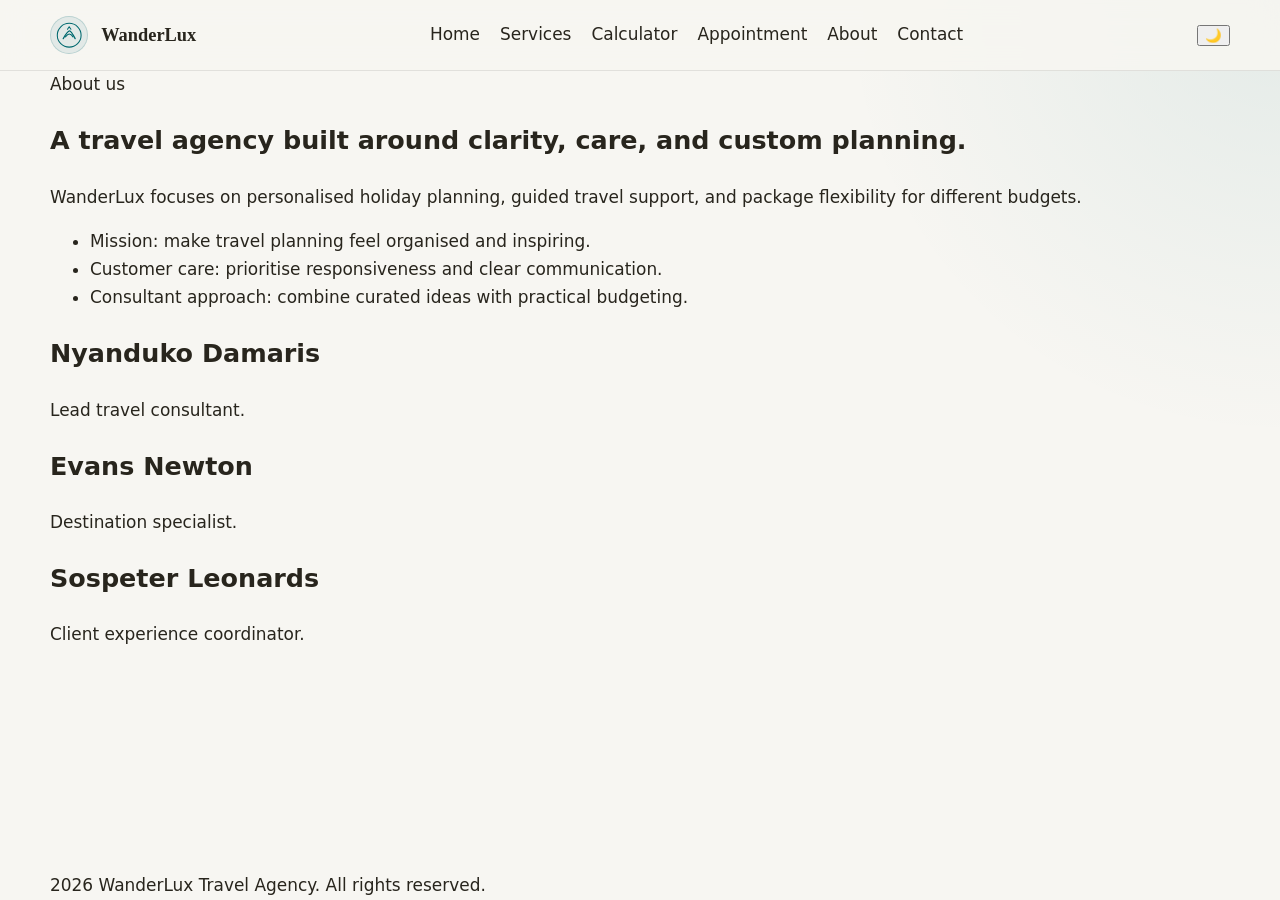
==== about.html @ 7364c584 "Update about.html" ====
<!DOCTYPE html>
<html lang="en">

<head>
    <meta charset="UTF-8">
    <meta name="viewport" content="width=device-width, initial-scale=1.0">

    <title>WanderLux Travel Agency | About</title>

    <meta name="description"
          content="WanderLux Travel Agency offers personalised travel planning, guided tours, custom packages, and trip cost estimates.">

    <link rel="stylesheet" href="styles.css">
</head>

<body>

    <!-- Skip Link -->
    <a class="skip-link" href="#main"></a>

    <!-- Header -->
    <header class="site-header">
        <div class="container nav">

            <!-- Brand -->
            <a class="brand" href="index.html">
                <svg class="brand-mark" viewBox="0 0 64 64" fill="none"
                     xmlns="http://www.w3.org/2000/svg" aria-hidden="true">

                    <circle cx="32" cy="32" r="28" stroke="currentColor" stroke-width="2.5" />

                    <path d="M18 40C25 28 30 22 33 22C36 22 39 27 46 40"
                          stroke="currentColor" stroke-width="3" stroke-linecap="round" />

                    <path d="M23 36C27 31 30 29 32 29C34 29 38 31 41 36"
                          stroke="currentColor" stroke-width="2.5" stroke-linecap="round" />

                    <path d="M28 18L32 12L36 18"
                          stroke="currentColor" stroke-width="2.5"
                          stroke-linecap="round" stroke-linejoin="round" />
                </svg>

                <span>WanderLux</span>
            </a>
            <!-- Hamburger Button -->
            <button class="hamburger" id="hamburger">
                ☰
            </button>

            <!-- Navigation -->
            <nav aria-label="Primary navigation">

                <div class="nav-links" id="main-nav" data-menu>
                    <a href="index.html">Home</a>
                    <a href="services.html">Services</a>
                    <a href="calculator.html">Calculator</a>
                    <a href="appointment.html">Appointment</a>
                    <a href="about.html">About</a>
                    <a href="contact.html">Contact</a>
                </div>

            </nav>

            <!-- Theme Toggle -->
            <div class="nav-actions">
                <button class="btn btn-secondary theme-toggle"
                        data-theme-toggle
                        aria-label="Switch to dark mode">
                    🌙
                </button>
            </div>

        </div>
    </header>

    <!-- Main Content -->
    <main id="main">

        <section class="section">
            <div class="container grid split">

                <!-- About Content -->
                <div class="panel fade">
                    <span class="eyebrow">About us</span>

                    <h1>
                        A travel agency built around clarity, care, and custom planning.
                    </h1>

                    <p class="muted">
                        WanderLux focuses on personalised holiday planning, guided travel support,
                        and package flexibility for different budgets.
                    </p>

                    <ul class="feature-list">
                        <li>Mission: make travel planning feel organised and inspiring.</li>
                        <li>Customer care: prioritise responsiveness and clear communication.</li>
                        <li>Consultant approach: combine curated ideas with practical budgeting.</li>
                    </ul>
                </div>

                <!-- Team Section -->
                <div class="grid team">

                    <article class="card fade">
                        <h2>Nyanduko Damaris</h2>
                        <p class="muted">Lead travel consultant.</p>
                    </article>

                    <article class="card fade">
                        <h2>Evans Newton</h2>
                        <p class="muted">Destination specialist.</p>
                    </article>

                    <article class="card fade">
                        <h2>Sospeter Leonards</h2>
                        <p class="muted">Client experience coordinator.</p>
                    </article>

                </div>

            </div>
        </section>

    </main>

    <!-- Footer -->
    <footer class="footer">
        <div class="container">
             2026 WanderLux Travel Agency. All rights reserved.
        </div>
    </footer>

    <script src="script.js"></script>
    <script>
  const hamburger = document.getElementById("hamburger");
  const nav = document.getElementById("nav");

  hamburger.addEventListener("click", () => {
    nav.classList.toggle("active");
  });
</script>

</body>
</html>
---- styles.css ----
:root {
  /* =========================
  Colors
  ========================= */
  --bg: #f7f6f2;
  --surface: #f9f8f5;
  --surface2: #fbfbf9;
  --surface3: #f3f0ec;

  --text: #28251d;
  --muted: #6f6d68;
  --faint: #9a9893;

  --primary: #01696f;
  --primary2: #0c4e54;
  --primary3: #0f3638;
  --primarySoft: #cedcd8;

  --success: #437a22;
  --error: #a12c7b;

  --border: #d4d1ca;

  /* =========================
  Shadows
  ========================= */
  --shadow-sm: 0 1px 2px rgba(0, 0, 0, 0.06);
  --shadow-md: 0 10px 28px rgba(0, 0, 0, 0.09);
  --shadow-lg: 0 20px 48px rgba(0, 0, 0, 0.14);

  /* =========================
  Radius
  ========================= */
  --radius-sm: .375rem;
  --radius-md: .5rem;
  --radius-lg: .75rem;
  --radius-xl: 1rem;
  --radius-2xl: 1.5rem;
  --radius-full: 9999px;

  /* =========================
  Layout
  ========================= */
  --max: 1180px;

  /* =========================
  Fonts
  ========================= */
  --font-display: Georgia, serif;
  --font-body: 'Segoe UI', system-ui, sans-serif;
}

/* =========================
Base Reset
========================= */
* {
  box-sizing: border-box;
}

html {
  scroll-behavior: smooth;
  scroll-padding-top: 5.5rem;
}

/* --- Changed body: flex layout so footer stays at bottom on all screens --- */
body {
  margin: 0;
  min-height: 100dvh;

  display: flex;
  flex-direction: column;

  font-family: var(--font-body);
  font-size: clamp(1rem, .95rem + .25vw, 1.06rem);
  line-height: 1.65;

  color: var(--text);
  background:
    radial-gradient(circle at top right, rgba(1, 105, 111, .08), transparent 28%),
    var(--bg);

  -webkit-font-smoothing: antialiased;
}

/* --- Make main grow so footer is pushed down --- */
main {
  flex: 1;
}

/* =========================
Dark Theme
========================= */
body[data-theme='dark'] {
  --bg: #171614;
  --surface: #1c1b19;
  --surface2: #201f1d;
  --surface3: #22211f;

  --text: #e4e2de;
  --muted: #aba8a1;
  --faint: #7c7973;

  --primary: #4f98a3;
  --primary2: #68b4bf;
  --primary3: #1a626b;
  --primarySoft: #313b3b;

  --border: #393836;

  --shadow-sm: 0 1px 2px rgba(0, 0, 0, 0.2);
  --shadow-md: 0 10px 28px rgba(0, 0, 0, 0.28);
  --shadow-lg: 0 20px 48px rgba(0, 0, 0, 0.35);
}

/* =========================
Global Elements
========================= */
img {
  max-width: 100%;
  display: block;
}

a {
  color: inherit;
  text-decoration: none;
}

a:hover {
  text-decoration: underline;
}

/* =========================
Layout Helpers
========================= */
.container {
  width: min(calc(100% - 2rem), var(--max));
  margin: auto;
}

/* =========================
Accessibility
========================= */
.skip-link {
  position: absolute;
  left: 1rem;
  top: -3rem;

  background: var(--primary);
  color: #fff;

  padding: .75rem 1rem;
  border-radius: var(--radius-md);
  z-index: 999;
}

.skip-link:focus {
  top: 1rem;
}

/* =========================
Header / Navigation
========================= */
.site-header {
  position: sticky;
  top: 0;
  z-index: 20;

  backdrop-filter: blur(14px);
  background: color-mix(in oklab, var(--bg) 86%, transparent);

  border-bottom: 1px solid color-mix(in oklab, var(--text) 10%, transparent);
  overflow:visible;
}

.nav {
  display: flex;
  align-items: center;
  justify-content: space-between;
  gap: 1rem;

  padding: 1rem 0;
  position: relative;
}
.nav-links {
  display: flex;
  gap: 1.25rem;   
  align-items: center;
  justify-content: center;
  flex-wrap: wrap;
}
.brand {
  display: flex;
  align-items: center;
  gap: .8rem;

  font-family: var(--font-display);
  font-size: 1.15rem;
  font-weight: 700;
}

.brand-mark {
  width: 2.4rem;
  height: 2.4rem;

  border-radius: 50%;
  padding: .35rem;

  color: var(--primary);
  background: color-mix(in oklab, var(--primary) 10%, var(--surface));

  box-shadow: inset 0 0 0 1px color-mix(in oklab, var(--primary) 18%, transparent);
}

/* Navigation */
.nav-actions {
  display: flex;
  align-items: center;
  gap: .65rem;
}
/* Hamburger hidden on desktop */
.hamburger {
  display: none;
  font-size: 28px;
  background: none;
  border: none;
  cursor: pointer;
}

/* MOBILE VIEW */
@media (max-width: 768px) {
  .hamburger {
    display: block;
  }

/* =========================
Buttons
========================= */
.btn {
  display: inline-flex;
  align-items: center;
  justify-content: center;

  min-height: 44px;
  padding: .9rem 1.2rem;

  border-radius: 9999px;
  font-weight: 700;

  border: 1px solid transparent;
  transition: transform .18s ease, background .18s ease, box-shadow .18s ease;
}

.btn:hover {
  transform: translateY(-1px);
  text-decoration: none;
}

.btn-primary {
  background: var(--primary);
  color: #fff;
  box-shadow: var(--shadow-sm);
}

.btn-primary:hover {
  background: var(--primary2);
  box-shadow: var(--shadow-md);
}

.btn-secondary {
  background: var(--surface);
  color: var(--text);
  border-color: color-mix(in oklab, var(--text) 10%, transparent);
  box-shadow: var(--shadow-sm);
}

.btn-secondary:hover {
  background: var(--surface3);
}

/* =========================
Typography Components
========================= */
.eyebrow {
  display: inline-flex;
  align-items: center;

  padding: .35rem .75rem;

  border-radius: 9999px;

  background: color-mix(in oklab, var(--primary) 10%, var(--surface));
  color: var(--primary);

  font-size: .78rem;
  font-weight: 800;
  letter-spacing: .11em;
  text-transform: uppercase;
}

.muted {
  color: var(--muted);
}

/* =========================
Sections
========================= */
.hero,
.section {
  padding: clamp(3rem, 6vw, 5rem) 0;
}

/* =========================
Grids
========================= */
.hero-grid,
.split {
  display: grid;
  gap: 1.5rem;
}

.hero-grid {
  grid-template-columns: 1.1fr .9fr;
  align-items: center;
}

.split {
  grid-template-columns: repeat(2, minmax(0, 1fr));
}

/* =========================
Cards / Panels
========================= */
.card,
.panel {
  background: var(--surface);
  border: 1px solid color-mix(in oklab, var(--text) 9%, transparent);

  border-radius: var(--radius-2xl);
  padding: clamp(1.15rem, 2vw, 1.5rem);

  box-shadow: var(--shadow-sm);
}

.card h2,
.panel h1 {
  font-family: var(--font-display);
}

/* =========================
Hero
========================= */
.hero h1 {
  font-size: clamp(3rem, 1rem + 7vw, 5.8rem);
  max-width: 11ch;
  margin: .9rem 0 .75rem;
}

.hero p {
  font-size: clamp(1.05rem, .95rem + .5vw, 1.25rem);
  max-width: 56ch;
}

/* =========================
Metrics
========================= */
.metric {
  min-width: 10.5rem;
  padding: 1rem;

  border-radius: var(--radius-lg);
  background: var(--surface);
  border: 1px solid color-mix(in oklab, var(--text) 9%, transparent);
}

/* =========================
Forms
========================= */
.field {
  display: grid;
  gap: .45rem;
}

.field-grid {
  display: grid;
  grid-template-columns: repeat(2, minmax(0, 1fr));
  gap: 1rem;
}

.field input,
.field select,
.field textarea {
  width: 100%;
  min-height: 48px;

  padding: .85rem 1rem;

  border-radius: 12px;
  border: 1px solid var(--border);

  background: var(--surface2);
  color: inherit;
}

.error-message {
  min-height: 1rem;
  color: var(--error);
  font-size: .85rem;
}

/* =========================
Results
========================= */
.result {
  margin-top: 1rem;
  padding: 1rem;

  border-radius: 14px;

  background: color-mix(in oklab, var(--primary) 9%, var(--surface));
  border: 1px solid color-mix(in oklab, var(--primary) 18%, transparent);
}

/* =========================
Map Placeholder
========================= */
.map-card {
  min-height: 20rem;

  border-radius: var(--radius-2xl);

  background:
    linear-gradient(120deg, color-mix(in oklab, var(--primary) 18%, transparent), transparent),
    repeating-linear-gradient(45deg,
      color-mix(in oklab, var(--text) 5%, transparent),
      color-mix(in oklab, var(--text) 5%, transparent) 1px,
      transparent 1px,
      transparent 20px),
    var(--surface3);
}

/* =========================
Footer
========================= */
/* Footer sticks at bottom on all screens, same style */
.footer {
  padding: 1.5rem 0;
  border-top: 1px solid color-mix(in oklab, var(--text) 8%, transparent);
  color: var(--muted);
  margin-top: auto;
}

/* =========================
Animations
========================= */
.fade {
  opacity: 0;
  transform: translateY(14px);
  transition: opacity .7s ease, transform .7s ease;
}

.fade.in {
  opacity: 1;
  transform: none;
}

/* =========================
Responsive
========================= */
@media (max-width: 960px) {
  .hero-grid,
  .split {
    grid-template-columns: 1fr;
  }

  .field-grid {
    grid-template-columns: 1fr;
  }
}

@media (max-width: 640px) {
  .container {
    width: min(calc(100% - 1.2rem), var(--max));
  }
}

/* =========================
Reduced Motion
========================= */
@media (prefers-reduced-motion: reduce) {
  *,
  *::before,
  *::after {
    animation: none !important;
    transition: none !important;
    scroll-behavior: auto !important;
  }
}
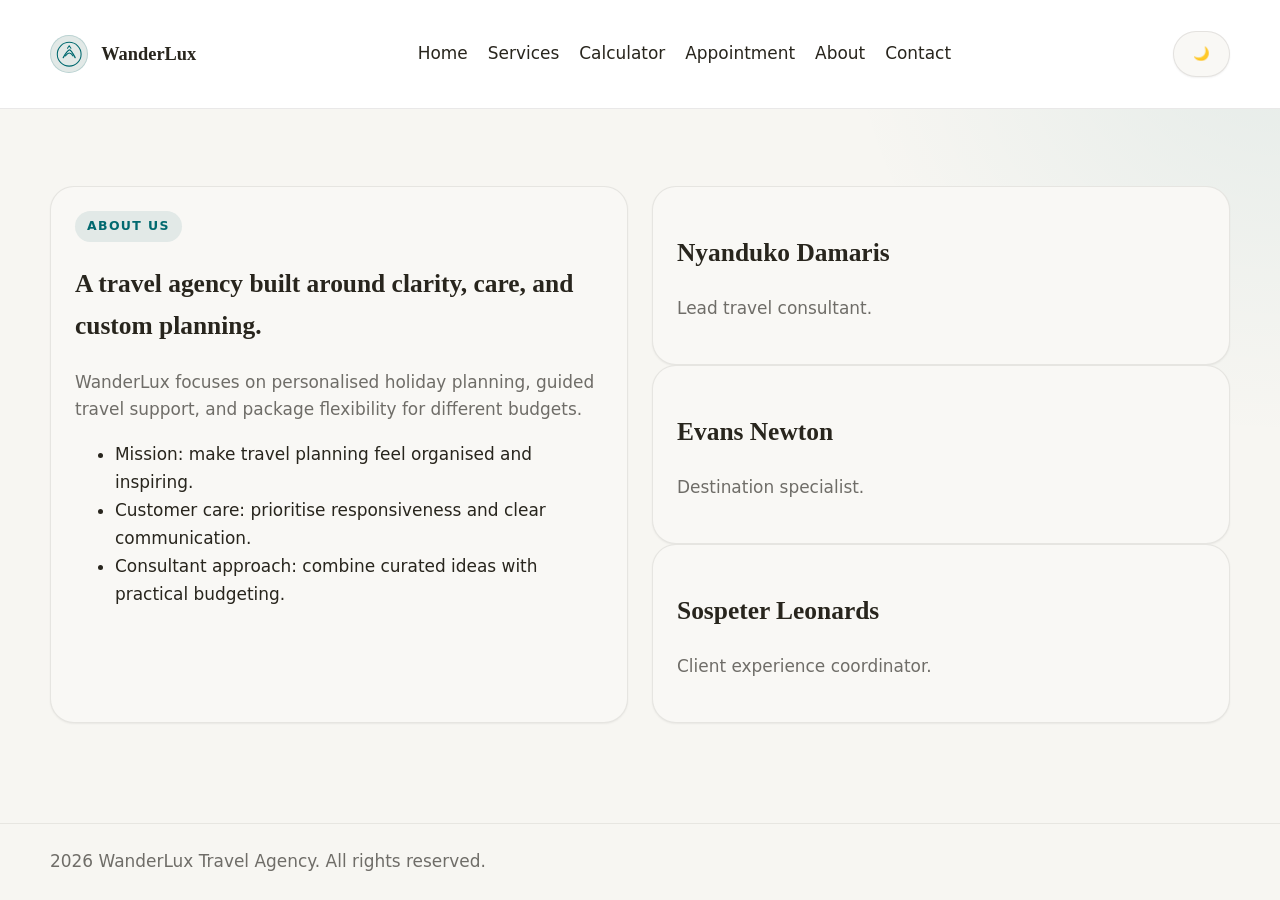
==== commit 9a52e831: "Update about.html" ====
--- a/about.html
+++ b/about.html
@@ -44,7 +44,7 @@
             </a>
             <!-- Hamburger Button -->
             <button class="hamburger" id="hamburger">
-                ☰
+              ☰
             </button>
 
             <!-- Navigation -->
--- a/styles.css
+++ b/styles.css
@@ -217,20 +217,6 @@
   align-items: center;
   gap: .65rem;
 }
-/* Hamburger hidden on desktop */
-.hamburger {
-  display: none;
-  font-size: 28px;
-  background: none;
-  border: none;
-  cursor: pointer;
-}
-
-/* MOBILE VIEW */
-@media (max-width: 768px) {
-  .hamburger {
-    display: block;
-  }
 
 /* =========================
 Buttons
@@ -495,3 +481,50 @@
     scroll-behavior: auto !important;
   }
 }
+.site-header {
+  display: flex;
+  justify-content: space-between;
+  align-items: center;
+  padding: 15px 20px;
+  background: #fff;
+  position: relative;
+}
+
+/* Desktop nav */
+.nav {
+  display: flex;
+  gap: 20px;
+}
+
+/* Hamburger hidden on desktop */
+.hamburger {
+  display: none;
+  font-size: 28px;
+  background: none;
+  border: none;
+  cursor: pointer;
+}
+
+/* MOBILE VIEW */
+@media (max-width: 768px) {
+  .hamburger {
+    display: block;
+  }
+
+  .nav {
+    display: none;
+    flex-direction: column;
+    position: absolute;
+    top: 60px;
+    right: 20px;
+    background: white;
+    width: 200px;
+    padding: 15px;
+    box-shadow: 0 10px 25px rgba(0,0,0,0.1);
+    border-radius: 10px;
+  }
+
+  .nav.active {
+    display: flex;
+  }
+}
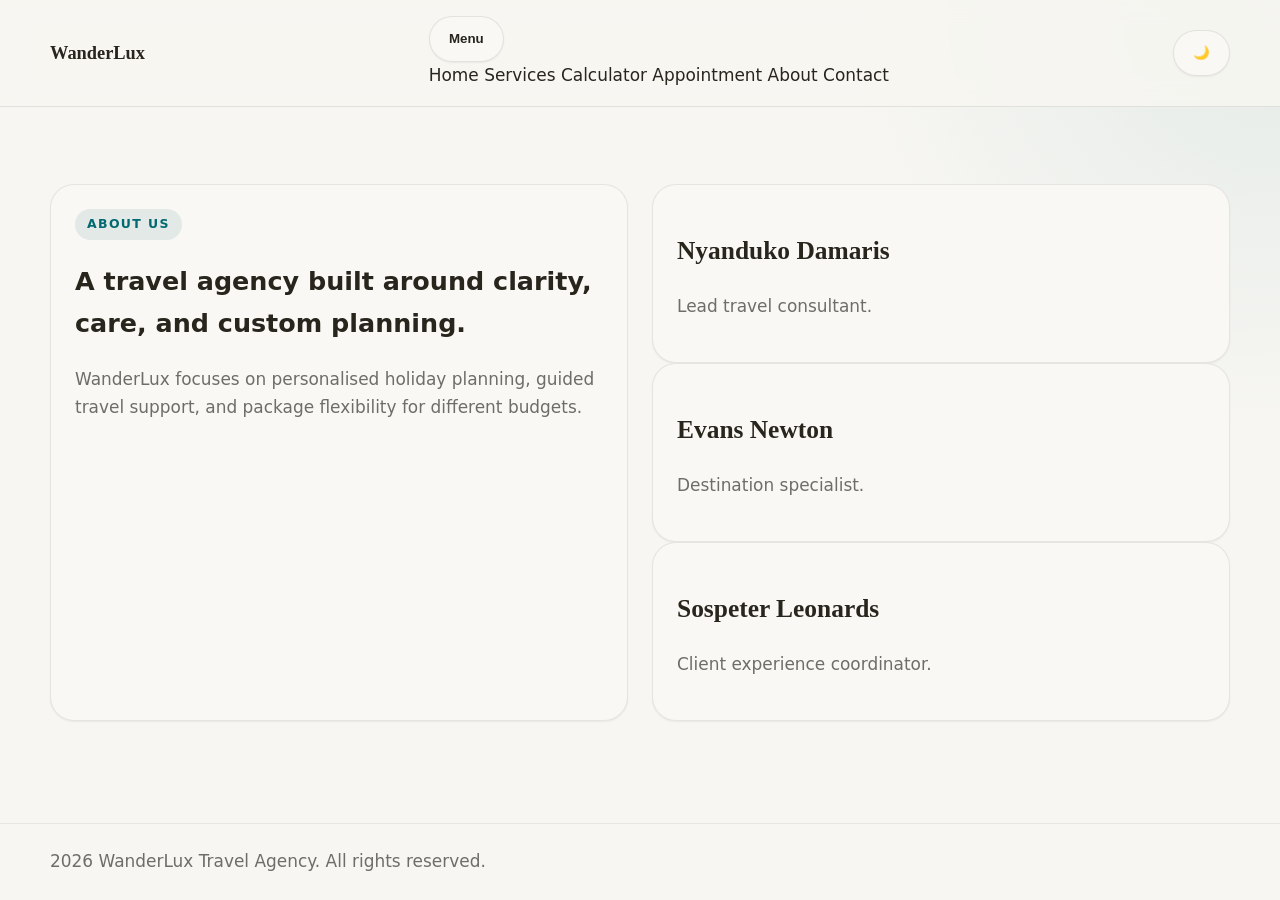
==== commit 26c46f20: "Update about.html" ====
--- a/about.html
+++ b/about.html
@@ -1,54 +1,30 @@
 <!DOCTYPE html>
 <html lang="en">
-
 <head>
     <meta charset="UTF-8">
     <meta name="viewport" content="width=device-width, initial-scale=1.0">
-
     <title>WanderLux Travel Agency | About</title>
-
-    <meta name="description"
-          content="WanderLux Travel Agency offers personalised travel planning, guided tours, custom packages, and trip cost estimates.">
-
+    <meta name="description" content="WanderLux Travel Agency offers personalised travel planning, guided tours, custom packages, and trip cost estimates.">
+    
     <link rel="stylesheet" href="styles.css">
 </head>
 
 <body>
 
-    <!-- Skip Link -->
-    <a class="skip-link" href="#main"></a>
-
     <!-- Header -->
     <header class="site-header">
         <div class="container nav">
+            
+            <a class="brand" href="index.html">WanderLux</a>
 
-            <!-- Brand -->
-            <a class="brand" href="index.html">
-                <svg class="brand-mark" viewBox="0 0 64 64" fill="none"
-                     xmlns="http://www.w3.org/2000/svg" aria-hidden="true">
-
-                    <circle cx="32" cy="32" r="28" stroke="currentColor" stroke-width="2.5" />
-
-                    <path d="M18 40C25 28 30 22 33 22C36 22 39 27 46 40"
-                          stroke="currentColor" stroke-width="3" stroke-linecap="round" />
-
-                    <path d="M23 36C27 31 30 29 32 29C34 29 38 31 41 36"
-                          stroke="currentColor" stroke-width="2.5" stroke-linecap="round" />
-
-                    <path d="M28 18L32 12L36 18"
-                          stroke="currentColor" stroke-width="2.5"
-                          stroke-linecap="round" stroke-linejoin="round" />
-                </svg>
-
-                <span>WanderLux</span>
-            </a>
-            <!-- Hamburger Button -->
-            <button class="hamburger" id="hamburger">
-              ☰
-            </button>
-
-            <!-- Navigation -->
-            <nav aria-label="Primary navigation">
+            <nav aria-label="Primary">
+                <button 
+                    class="btn btn-secondary nav-toggle" 
+                    data-menu-toggle 
+                    aria-expanded="false" 
+                    aria-controls="main-nav">
+                    Menu
+                </button>
 
                 <div class="nav-links" id="main-nav" data-menu>
                     <a href="index.html">Home</a>
@@ -58,45 +34,34 @@
                     <a href="about.html">About</a>
                     <a href="contact.html">Contact</a>
                 </div>
-
             </nav>
 
-            <!-- Theme Toggle -->
-            <div class="nav-actions">
-                <button class="btn btn-secondary theme-toggle"
-                        data-theme-toggle
-                        aria-label="Switch to dark mode">
-                    🌙
-                </button>
-            </div>
+            <button 
+                class="btn btn-secondary theme-toggle" 
+                data-theme-toggle 
+                aria-label="Switch to dark mode">
+                🌙
+            </button>
 
         </div>
     </header>
 
+
     <!-- Main Content -->
-    <main id="main">
-
+    <main>
         <section class="section">
             <div class="container grid split">
 
-                <!-- About Content -->
-                <div class="panel fade">
+                <!-- About Text -->
+                <div class="card fade">
                     <span class="eyebrow">About us</span>
-
                     <h1>
                         A travel agency built around clarity, care, and custom planning.
                     </h1>
-
                     <p class="muted">
                         WanderLux focuses on personalised holiday planning, guided travel support,
                         and package flexibility for different budgets.
                     </p>
-
-                    <ul class="feature-list">
-                        <li>Mission: make travel planning feel organised and inspiring.</li>
-                        <li>Customer care: prioritise responsiveness and clear communication.</li>
-                        <li>Consultant approach: combine curated ideas with practical budgeting.</li>
-                    </ul>
                 </div>
 
                 <!-- Team Section -->
@@ -121,25 +86,18 @@
 
             </div>
         </section>
+    </main>
 
-    </main>
 
     <!-- Footer -->
     <footer class="footer">
         <div class="container">
-             2026 WanderLux Travel Agency. All rights reserved.
+            2026 WanderLux Travel Agency. All rights reserved.
         </div>
     </footer>
 
+
     <script src="script.js"></script>
-    <script>
-  const hamburger = document.getElementById("hamburger");
-  const nav = document.getElementById("nav");
-
-  hamburger.addEventListener("click", () => {
-    nav.classList.toggle("active");
-  });
-</script>
 
 </body>
 </html>
--- a/styles.css
+++ b/styles.css
@@ -169,25 +169,18 @@
   background: color-mix(in oklab, var(--bg) 86%, transparent);
 
   border-bottom: 1px solid color-mix(in oklab, var(--text) 10%, transparent);
-  overflow:visible;
 }
 
 .nav {
   display: flex;
   align-items: center;
   justify-content: space-between;
-  gap: 1rem;
+  gap: 1.5rem;
 
   padding: 1rem 0;
   position: relative;
 }
-.nav-links {
-  display: flex;
-  gap: 1.25rem;   
-  align-items: center;
-  justify-content: center;
-  flex-wrap: wrap;
-}
+
 .brand {
   display: flex;
   align-items: center;
@@ -211,7 +204,6 @@
   box-shadow: inset 0 0 0 1px color-mix(in oklab, var(--primary) 18%, transparent);
 }
 
-/* Navigation */
 .nav-actions {
   display: flex;
   align-items: center;
@@ -481,50 +473,3 @@
     scroll-behavior: auto !important;
   }
 }
-.site-header {
-  display: flex;
-  justify-content: space-between;
-  align-items: center;
-  padding: 15px 20px;
-  background: #fff;
-  position: relative;
-}
-
-/* Desktop nav */
-.nav {
-  display: flex;
-  gap: 20px;
-}
-
-/* Hamburger hidden on desktop */
-.hamburger {
-  display: none;
-  font-size: 28px;
-  background: none;
-  border: none;
-  cursor: pointer;
-}
-
-/* MOBILE VIEW */
-@media (max-width: 768px) {
-  .hamburger {
-    display: block;
-  }
-
-  .nav {
-    display: none;
-    flex-direction: column;
-    position: absolute;
-    top: 60px;
-    right: 20px;
-    background: white;
-    width: 200px;
-    padding: 15px;
-    box-shadow: 0 10px 25px rgba(0,0,0,0.1);
-    border-radius: 10px;
-  }
-
-  .nav.active {
-    display: flex;
-  }
-}
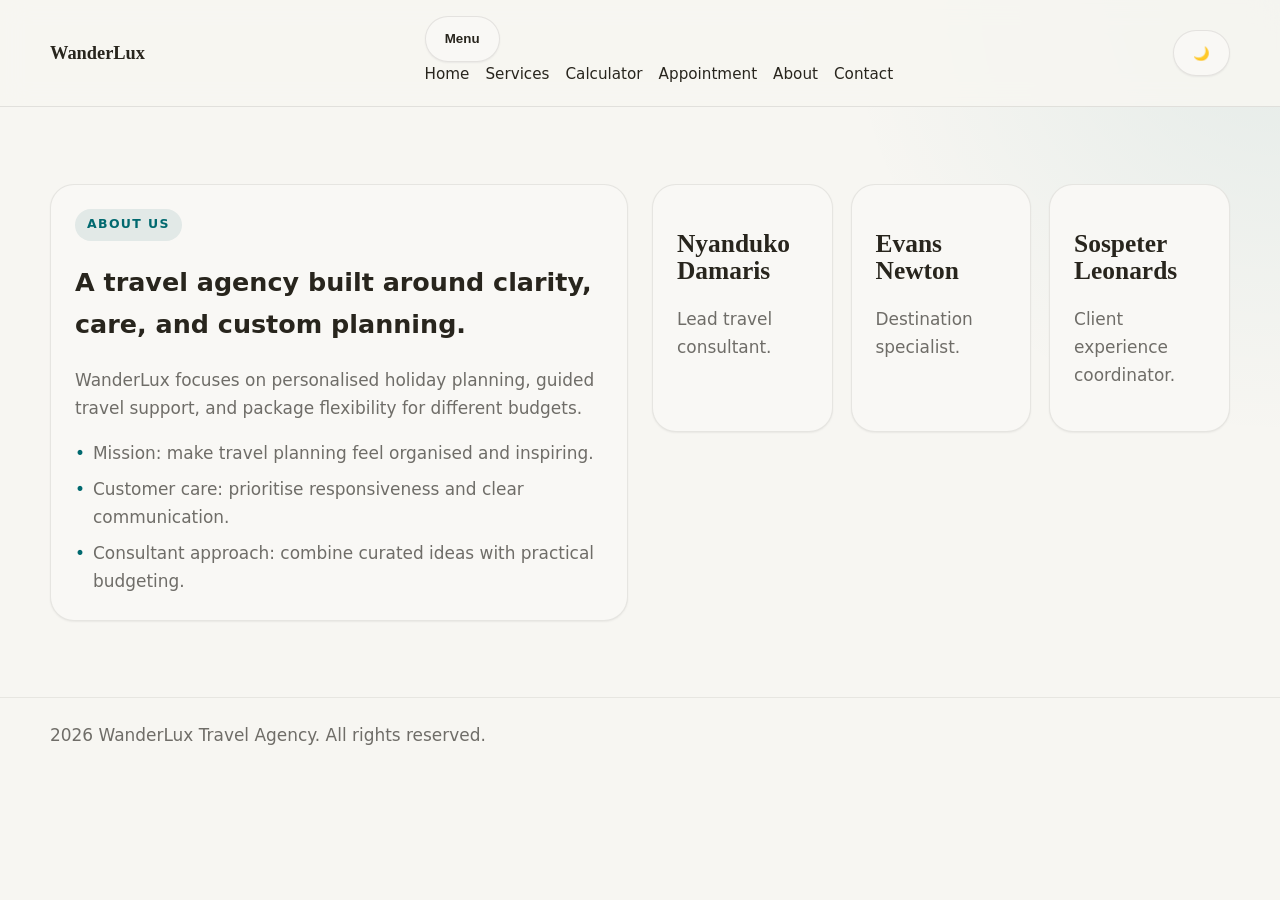
==== commit bcf1393d: "Update about.html" ====
--- a/about.html
+++ b/about.html
@@ -62,6 +62,11 @@
                         WanderLux focuses on personalised holiday planning, guided travel support,
                         and package flexibility for different budgets.
                     </p>
+                    <ul class="feature-list">
+                        <li>Mission: make travel planning feel organised and inspiring.</li>
+                        <li>Customer care: prioritise responsiveness and clear communication.</li>
+                        <li>Consultant approach: combine curated ideas with practical budgeting.</li>
+                    </ul>
                 </div>
 
                 <!-- Team Section -->
--- a/styles.css
+++ b/styles.css
@@ -1,475 +1,581 @@
 :root {
-  /* =========================
-  Colors
-  ========================= */
-  --bg: #f7f6f2;
-  --surface: #f9f8f5;
-  --surface2: #fbfbf9;
-  --surface3: #f3f0ec;
-
-  --text: #28251d;
-  --muted: #6f6d68;
-  --faint: #9a9893;
-
-  --primary: #01696f;
-  --primary2: #0c4e54;
-  --primary3: #0f3638;
-  --primarySoft: #cedcd8;
-
-  --success: #437a22;
-  --error: #a12c7b;
-
-  --border: #d4d1ca;
-
-  /* =========================
-  Shadows
-  ========================= */
-  --shadow-sm: 0 1px 2px rgba(0, 0, 0, 0.06);
-  --shadow-md: 0 10px 28px rgba(0, 0, 0, 0.09);
-  --shadow-lg: 0 20px 48px rgba(0, 0, 0, 0.14);
-
-  /* =========================
-  Radius
-  ========================= */
-  --radius-sm: .375rem;
-  --radius-md: .5rem;
-  --radius-lg: .75rem;
-  --radius-xl: 1rem;
-  --radius-2xl: 1.5rem;
-  --radius-full: 9999px;
-
-  /* =========================
-  Layout
-  ========================= */
-  --max: 1180px;
-
-  /* =========================
-  Fonts
-  ========================= */
-  --font-display: Georgia, serif;
-  --font-body: 'Segoe UI', system-ui, sans-serif;
-}
-
-/* =========================
-Base Reset
-========================= */
+    --bg:#f7f6f2;
+    --surface:#f9f8f5;
+    --surface2:#fbfbf9;
+    --surface3:#f3f0ec;
+
+    --text:#28251d;
+    --muted:#6f6d68;
+    --faint:#9a9893;
+
+    --primary:#01696f;
+    --primary2:#0c4e54;
+    --primary3:#0f3638;
+    --primarySoft:#cedcd8;
+
+    --success:#437a22;
+    --error:#a12c7b;
+    --border:#d4d1ca;
+
+    --shadow-sm:0 1px 2px rgba(0,0,0,.06);
+    --shadow-md:0 10px 28px rgba(0,0,0,.09);
+    --shadow-lg:0 20px 48px rgba(0,0,0,.14);
+
+    --radius-sm:.375rem;
+    --radius-md:.5rem;
+    --radius-lg:.75rem;
+    --radius-xl:1rem;
+    --radius-2xl:1.5rem;
+    --radius-full:9999px;
+
+    --max:1180px;
+
+    --font-display:Georgia,serif;
+    --font-body:'Segoe UI',system-ui,sans-serif;
+}
+
 * {
-  box-sizing: border-box;
+    box-sizing:border-box;
 }
 
 html {
-  scroll-behavior: smooth;
-  scroll-padding-top: 5.5rem;
-}
-
-/* --- Changed body: flex layout so footer stays at bottom on all screens --- */
+    scroll-behavior:smooth;
+    scroll-padding-top:5.5rem;
+}
+
 body {
-  margin: 0;
-  min-height: 100dvh;
-
-  display: flex;
-  flex-direction: column;
-
-  font-family: var(--font-body);
-  font-size: clamp(1rem, .95rem + .25vw, 1.06rem);
-  line-height: 1.65;
-
-  color: var(--text);
-  background:
-    radial-gradient(circle at top right, rgba(1, 105, 111, .08), transparent 28%),
-    var(--bg);
-
-  -webkit-font-smoothing: antialiased;
-}
-
-/* --- Make main grow so footer is pushed down --- */
-main {
-  flex: 1;
-}
-
-/* =========================
-Dark Theme
-========================= */
+    margin:0;
+    min-height:100dvh;
+    font-family:var(--font-body);
+    font-size:clamp(1rem,.95rem + .25vw,1.06rem);
+    line-height:1.65;
+    color:var(--text);
+    background:radial-gradient(circle at top right, rgba(1,105,111,.08), transparent 28%),var(--bg);
+    -webkit-font-smoothing:antialiased;
+}
+
 body[data-theme='dark'] {
-  --bg: #171614;
-  --surface: #1c1b19;
-  --surface2: #201f1d;
-  --surface3: #22211f;
-
-  --text: #e4e2de;
-  --muted: #aba8a1;
-  --faint: #7c7973;
-
-  --primary: #4f98a3;
-  --primary2: #68b4bf;
-  --primary3: #1a626b;
-  --primarySoft: #313b3b;
-
-  --border: #393836;
-
-  --shadow-sm: 0 1px 2px rgba(0, 0, 0, 0.2);
-  --shadow-md: 0 10px 28px rgba(0, 0, 0, 0.28);
-  --shadow-lg: 0 20px 48px rgba(0, 0, 0, 0.35);
-}
-
-/* =========================
-Global Elements
-========================= */
+    --bg:#171614;
+    --surface:#1c1b19;
+    --surface2:#201f1d;
+    --surface3:#22211f;
+
+    --text:#e4e2de;
+    --muted:#aba8a1;
+    --faint:#7c7973;
+
+    --primary:#4f98a3;
+    --primary2:#68b4bf;
+    --primary3:#1a626b;
+    --primarySoft:#313b3b;
+
+    --border:#393836;
+
+    --shadow-sm:0 1px 2px rgba(0,0,0,.2);
+    --shadow-md:0 10px 28px rgba(0,0,0,.28);
+    --shadow-lg:0 20px 48px rgba(0,0,0,.35);
+}
+
 img {
-  max-width: 100%;
-  display: block;
+    max-width:100%;
+    display:block;
 }
 
 a {
-  color: inherit;
-  text-decoration: none;
+    color:inherit;
+    text-decoration:none;
 }
 
 a:hover {
-  text-decoration: underline;
-}
-
-/* =========================
-Layout Helpers
-========================= */
+    text-decoration:underline;
+}
+
 .container {
-  width: min(calc(100% - 2rem), var(--max));
-  margin: auto;
-}
-
-/* =========================
-Accessibility
-========================= */
+    width:min(calc(100% - 2rem),var(--max));
+    margin:auto;
+}
+
 .skip-link {
-  position: absolute;
-  left: 1rem;
-  top: -3rem;
-
-  background: var(--primary);
-  color: #fff;
-
-  padding: .75rem 1rem;
-  border-radius: var(--radius-md);
-  z-index: 999;
+    position:absolute;
+    left:1rem;
+    top:-3rem;
+    background:var(--primary);
+    color:#fff;
+    padding:.75rem 1rem;
+    border-radius:var(--radius-md);
+    z-index:999;
 }
 
 .skip-link:focus {
-  top: 1rem;
-}
-
-/* =========================
-Header / Navigation
-========================= */
+    top:1rem;
+}
+
 .site-header {
-  position: sticky;
-  top: 0;
-  z-index: 20;
-
-  backdrop-filter: blur(14px);
-  background: color-mix(in oklab, var(--bg) 86%, transparent);
-
-  border-bottom: 1px solid color-mix(in oklab, var(--text) 10%, transparent);
+    position:sticky;
+    top:0;
+    z-index:20;
+    backdrop-filter:blur(14px);
+    background:color-mix(in oklab, var(--bg) 86%, transparent);
+    border-bottom:1px solid color-mix(in oklab, var(--text) 10%, transparent);
 }
 
 .nav {
-  display: flex;
-  align-items: center;
-  justify-content: space-between;
-  gap: 1.5rem;
-
-  padding: 1rem 0;
-  position: relative;
+    display:flex;
+    align-items:center;
+    justify-content:space-between;
+    gap:1rem;
+    padding:1rem 0;
+    position:relative;
 }
 
 .brand {
-  display: flex;
-  align-items: center;
-  gap: .8rem;
-
-  font-family: var(--font-display);
-  font-size: 1.15rem;
-  font-weight: 700;
+    display:flex;
+    align-items:center;
+    gap:.8rem;
+    font-family:var(--font-display);
+    font-size:1.15rem;
+    font-weight:700;
 }
 
 .brand-mark {
-  width: 2.4rem;
-  height: 2.4rem;
-
-  border-radius: 50%;
-  padding: .35rem;
-
-  color: var(--primary);
-  background: color-mix(in oklab, var(--primary) 10%, var(--surface));
-
-  box-shadow: inset 0 0 0 1px color-mix(in oklab, var(--primary) 18%, transparent);
+    width:2.4rem;
+    height:2.4rem;
+    border-radius:50%;
+    padding:.35rem;
+    color:var(--primary);
+    background:color-mix(in oklab, var(--primary) 10%, var(--surface));
+    box-shadow:inset 0 0 0 1px color-mix(in oklab, var(--primary) 18%, transparent);
 }
 
 .nav-actions {
-  display: flex;
-  align-items: center;
-  gap: .65rem;
-}
-
-/* =========================
-Buttons
-========================= */
+    display:flex;
+    align-items:center;
+    gap:.65rem;
+}
+
+.nav-toggle,
+.theme-toggle {
+    display:none;
+}
+
+.nav-links {
+    display:flex;
+    flex-wrap:wrap;
+    gap:1rem;
+    font-size:.95rem;
+}
+
+.nav-links a {
+    position:relative;
+    padding-bottom:.2rem;
+}
+
+.nav-links a::after {
+    content:'';
+    position:absolute;
+    left:0;
+    bottom:0;
+    width:100%;
+    height:1px;
+    background:var(--primary);
+    transform:scaleX(0);
+    transform-origin:left;
+    transition:transform .18s ease;
+}
+
+.nav-links a:hover::after,
+.nav-links a:focus-visible::after {
+    transform:scaleX(1);
+}
+
 .btn {
-  display: inline-flex;
-  align-items: center;
-  justify-content: center;
-
-  min-height: 44px;
-  padding: .9rem 1.2rem;
-
-  border-radius: 9999px;
-  font-weight: 700;
-
-  border: 1px solid transparent;
-  transition: transform .18s ease, background .18s ease, box-shadow .18s ease;
+    display:inline-flex;
+    align-items:center;
+    justify-content:center;
+    gap:.45rem;
+    min-height:44px;
+    padding:.9rem 1.2rem;
+    border-radius:9999px;
+    font-weight:700;
+    border:1px solid transparent;
+    transition:transform .18s ease, background .18s ease, box-shadow .18s ease;
 }
 
 .btn:hover {
-  transform: translateY(-1px);
-  text-decoration: none;
+    transform:translateY(-1px);
+    text-decoration:none;
 }
 
 .btn-primary {
-  background: var(--primary);
-  color: #fff;
-  box-shadow: var(--shadow-sm);
+    background:var(--primary);
+    color:#fff;
+    box-shadow:var(--shadow-sm);
 }
 
 .btn-primary:hover {
-  background: var(--primary2);
-  box-shadow: var(--shadow-md);
+    background:var(--primary2);
+    box-shadow:var(--shadow-md);
 }
 
 .btn-secondary {
-  background: var(--surface);
-  color: var(--text);
-  border-color: color-mix(in oklab, var(--text) 10%, transparent);
-  box-shadow: var(--shadow-sm);
+    background:var(--surface);
+    color:var(--text);
+    border-color:color-mix(in oklab, var(--text) 10%, transparent);
+    box-shadow:var(--shadow-sm);
 }
 
 .btn-secondary:hover {
-  background: var(--surface3);
-}
-
-/* =========================
-Typography Components
-========================= */
+    background:var(--surface3);
+}
+
 .eyebrow {
-  display: inline-flex;
-  align-items: center;
-
-  padding: .35rem .75rem;
-
-  border-radius: 9999px;
-
-  background: color-mix(in oklab, var(--primary) 10%, var(--surface));
-  color: var(--primary);
-
-  font-size: .78rem;
-  font-weight: 800;
-  letter-spacing: .11em;
-  text-transform: uppercase;
-}
-
-.muted {
-  color: var(--muted);
-}
-
-/* =========================
-Sections
-========================= */
+    display:inline-flex;
+    align-items:center;
+    gap:.35rem;
+    padding:.35rem .75rem;
+    border-radius:9999px;
+    background:color-mix(in oklab, var(--primary) 10%, var(--surface));
+    color:var(--primary);
+    font-size:.78rem;
+    font-weight:800;
+    letter-spacing:.11em;
+    text-transform:uppercase;
+}
+
 .hero,
 .section {
-  padding: clamp(3rem, 6vw, 5rem) 0;
-}
-
-/* =========================
-Grids
-========================= */
+    padding:clamp(3rem,6vw,5rem) 0;
+}
+
 .hero-grid,
 .split {
-  display: grid;
-  gap: 1.5rem;
+    display:grid;
+    gap:1.5rem;
 }
 
 .hero-grid {
-  grid-template-columns: 1.1fr .9fr;
-  align-items: center;
+    grid-template-columns:1.1fr .9fr;
+    align-items:center;
 }
 
 .split {
-  grid-template-columns: repeat(2, minmax(0, 1fr));
-}
-
-/* =========================
-Cards / Panels
-========================= */
+    grid-template-columns:repeat(2,minmax(0,1fr));
+    align-items:start;
+}
+
 .card,
 .panel {
-  background: var(--surface);
-  border: 1px solid color-mix(in oklab, var(--text) 9%, transparent);
-
-  border-radius: var(--radius-2xl);
-  padding: clamp(1.15rem, 2vw, 1.5rem);
-
-  box-shadow: var(--shadow-sm);
+    background:var(--surface);
+    border:1px solid color-mix(in oklab, var(--text) 9%, transparent);
+    border-radius:var(--radius-2xl);
+    padding:clamp(1.15rem,2vw,1.5rem);
+    box-shadow:var(--shadow-sm);
 }
 
 .card h2,
-.panel h1 {
-  font-family: var(--font-display);
-}
-
-/* =========================
-Hero
-========================= */
+.card h3,
+.panel h1,
+.panel h2 {
+    font-family:var(--font-display);
+    line-height:1.08;
+    text-wrap:balance;
+}
+
 .hero h1 {
-  font-size: clamp(3rem, 1rem + 7vw, 5.8rem);
-  max-width: 11ch;
-  margin: .9rem 0 .75rem;
+    font-size:clamp(3rem,1rem + 7vw,5.8rem);
+    max-width:11ch;
+    margin:.9rem 0 .75rem;
+}
+
+.hero p,
+.muted {
+    color:var(--muted);
 }
 
 .hero p {
-  font-size: clamp(1.05rem, .95rem + .5vw, 1.25rem);
-  max-width: 56ch;
-}
-
-/* =========================
-Metrics
-========================= */
+    font-size:clamp(1.05rem,.95rem + .5vw,1.25rem);
+    max-width:56ch;
+}
+
+.hero-actions,
+.hero-metrics {
+    display:flex;
+    flex-wrap:wrap;
+    gap:.75rem;
+}
+
 .metric {
-  min-width: 10.5rem;
-  padding: 1rem;
-
-  border-radius: var(--radius-lg);
-  background: var(--surface);
-  border: 1px solid color-mix(in oklab, var(--text) 9%, transparent);
-}
-
-/* =========================
-Forms
-========================= */
+    min-width:10.5rem;
+    padding:1rem;
+    border-radius:var(--radius-lg);
+    background:var(--surface);
+    border:1px solid color-mix(in oklab, var(--text) 9%, transparent);
+}
+
+.metric strong {
+    display:block;
+    font-family:var(--font-display);
+    font-size:1.25rem;
+}
+
+.metric span {
+    color:var(--muted);
+    font-size:.9rem;
+}
+
+.banner {
+    position:relative;
+    min-height:34rem;
+    overflow:hidden;
+    border-radius:1.7rem;
+    background:linear-gradient(135deg,#0f3f46,#1b5960 45%,#c8a26f);
+    box-shadow:var(--shadow-lg);
+}
+
+.banner::before {
+    content:'';
+    position:absolute;
+    inset:1rem;
+    border-radius:1.45rem;
+    border:1px solid rgba(255,255,255,.24);
+}
+
+.banner-badge,
+.banner-note {
+    position:absolute;
+    background:color-mix(in oklab, var(--surface) 84%, transparent);
+    backdrop-filter:blur(14px);
+    border:1px solid color-mix(in oklab, var(--text) 8%, transparent);
+    box-shadow:var(--shadow-md);
+}
+
+.banner-badge {
+    top:1rem;
+    left:1rem;
+    padding:.65rem .9rem;
+    border-radius:9999px;
+    font-size:.9rem;
+}
+
+.banner-note {
+    right:1rem;
+    bottom:1rem;
+    max-width:16rem;
+    border-radius:1rem;
+    padding:1rem;
+}
+
+.packages,
+.services,
+.team {
+    display:grid;
+    gap:1.1rem;
+}
+
+.packages,
+.team {
+    grid-template-columns:repeat(3,minmax(0,1fr));
+}
+
+.services {
+    grid-template-columns:repeat(2,minmax(0,1fr));
+}
+
+.feature-list {
+    list-style:none;
+    display:grid;
+    gap:.5rem;
+    margin:1rem 0 0;
+    padding:0;
+}
+
+.feature-list li {
+    display:flex;
+    gap:.5rem;
+    color:var(--muted);
+}
+
+.feature-list li::before {
+    content:'•';
+    color:var(--primary);
+}
+
 .field {
-  display: grid;
-  gap: .45rem;
+    display:grid;
+    gap:.45rem;
 }
 
 .field-grid {
-  display: grid;
-  grid-template-columns: repeat(2, minmax(0, 1fr));
-  gap: 1rem;
+    display:grid;
+    grid-template-columns:repeat(2,minmax(0,1fr));
+    gap:1rem;
 }
 
 .field input,
 .field select,
 .field textarea {
-  width: 100%;
-  min-height: 48px;
-
-  padding: .85rem 1rem;
-
-  border-radius: 12px;
-  border: 1px solid var(--border);
-
-  background: var(--surface2);
-  color: inherit;
+    width:100%;
+    min-height:48px;
+    padding:.85rem 1rem;
+    border-radius:12px;
+    border:1px solid var(--border);
+    background:var(--surface2);
+    color:inherit;
+}
+
+.field textarea {
+    min-height:140px;
+    resize:vertical;
 }
 
 .error-message {
-  min-height: 1rem;
-  color: var(--error);
-  font-size: .85rem;
-}
-
-/* =========================
-Results
-========================= */
+    min-height:1rem;
+    color:var(--error);
+    font-size:.85rem;
+}
+
 .result {
-  margin-top: 1rem;
-  padding: 1rem;
-
-  border-radius: 14px;
-
-  background: color-mix(in oklab, var(--primary) 9%, var(--surface));
-  border: 1px solid color-mix(in oklab, var(--primary) 18%, transparent);
-}
-
-/* =========================
-Map Placeholder
-========================= */
+    margin-top:1rem;
+    padding:1rem;
+    border-radius:14px;
+    background:color-mix(in oklab, var(--primary) 9%, var(--surface));
+    border:1px solid color-mix(in oklab, var(--primary) 18%, transparent);
+}
+
 .map-card {
-  min-height: 20rem;
-
-  border-radius: var(--radius-2xl);
-
-  background:
-    linear-gradient(120deg, color-mix(in oklab, var(--primary) 18%, transparent), transparent),
-    repeating-linear-gradient(45deg,
-      color-mix(in oklab, var(--text) 5%, transparent),
-      color-mix(in oklab, var(--text) 5%, transparent) 1px,
-      transparent 1px,
-      transparent 20px),
-    var(--surface3);
-}
-
-/* =========================
-Footer
-========================= */
-/* Footer sticks at bottom on all screens, same style */
+    min-height:20rem;
+    border-radius:var(--radius-2xl);
+    background:
+        linear-gradient(120deg, color-mix(in oklab, var(--primary) 18%, transparent), transparent),
+        repeating-linear-gradient(45deg,
+            color-mix(in oklab, var(--text) 5%, transparent),
+            color-mix(in oklab, var(--text) 5%, transparent) 1px,
+            transparent 1px,
+            transparent 20px),
+        var(--surface3);
+    border:1px solid color-mix(in oklab, var(--text) 9%, transparent);
+    position:relative;
+    overflow:hidden;
+}
+
+.map-card::after {
+    content:'WanderLux - Melbourne CBD consultation hub';
+    position:absolute;
+    left:1rem;
+    bottom:1rem;
+    padding:.65rem .85rem;
+    border-radius:9999px;
+    background:color-mix(in oklab, var(--surface) 85%, transparent);
+    border:1px solid color-mix(in oklab, var(--text) 8%, transparent);
+    font-size:.8rem;
+}
+
 .footer {
-  padding: 1.5rem 0;
-  border-top: 1px solid color-mix(in oklab, var(--text) 8%, transparent);
-  color: var(--muted);
-  margin-top: auto;
-}
-
-/* =========================
-Animations
-========================= */
+    padding:1.5rem 0;
+    border-top:1px solid color-mix(in oklab, var(--text) 8%, transparent);
+    color:var(--muted);
+}
+
 .fade {
-  opacity: 0;
-  transform: translateY(14px);
-  transition: opacity .7s ease, transform .7s ease;
+    opacity:0;
+    transform:translateY(14px);
+    transition:opacity .7s ease, transform .7s ease;
 }
 
 .fade.in {
-  opacity: 1;
-  transform: none;
-}
-
-/* =========================
-Responsive
-========================= */
-@media (max-width: 960px) {
-  .hero-grid,
-  .split {
-    grid-template-columns: 1fr;
-  }
-
-  .field-grid {
-    grid-template-columns: 1fr;
-  }
-}
-
-@media (max-width: 640px) {
-  .container {
-    width: min(calc(100% - 1.2rem), var(--max));
-  }
-}
-
-/* =========================
-Reduced Motion
-========================= */
-@media (prefers-reduced-motion: reduce) {
-  *,
-  *::before,
-  *::after {
-    animation: none !important;
-    transition: none !important;
-    scroll-behavior: auto !important;
-  }
-}
+    opacity:1;
+    transform:none;
+}
+
+@media (max-width:960px) {
+    .hero-grid,
+    .split,
+    .packages,
+    .services,
+    .team {
+        grid-template-columns:1fr;
+    }
+
+    .nav-links {
+        display:none;
+        position:absolute;
+        top:100%;
+        left:0;
+        right:0;
+        flex-direction:column;
+        gap:.75rem;
+        padding:1rem;
+        background:var(--surface);
+        border:1px solid color-mix(in oklab, var(--text) 9%, transparent);
+        border-radius:1rem;
+        box-shadow:var(--shadow-lg);
+    }
+
+    .nav-links.open {
+        display:flex;
+    }
+
+    .nav-toggle,
+    .theme-toggle {
+        display:inline-flex;
+        align-items:center;
+        justify-content:center;
+        min-height:44px;
+        min-width:44px;
+        border-radius:9999px;
+        background:var(--surface);
+        border:1px solid color-mix(in oklab, var(--text) 10%, transparent);
+        box-shadow:var(--shadow-sm);
+    }
+
+    .nav-actions .btn-secondary {
+        display:none;
+    }
+
+    .field-grid {
+        grid-template-columns:1fr;
+    }
+
+    .banner {
+        min-height:280px;
+    }
+}
+
+@media (max-width:640px) {
+    .container {
+        width:min(calc(100% - 1.2rem),var(--max));
+    }
+
+    .hero h1 {
+        max-width:8ch;
+    }
+
+    .hero-actions,
+    .hero-metrics {
+        flex-direction:column;
+    }
+
+    .metric {
+        width:100%;
+    }
+
+    .banner-badge,
+    .banner-note {
+        position:static;
+        margin:1rem;
+    }
+
+    .banner::before {
+        inset:.8rem;
+    }
+}
+
+@media (prefers-reduced-motion:reduce) {
+    *,
+    *::before,
+    *::after {
+        animation:none!important;
+        transition:none!important;
+        scroll-behavior:auto!important;
+    }
+}
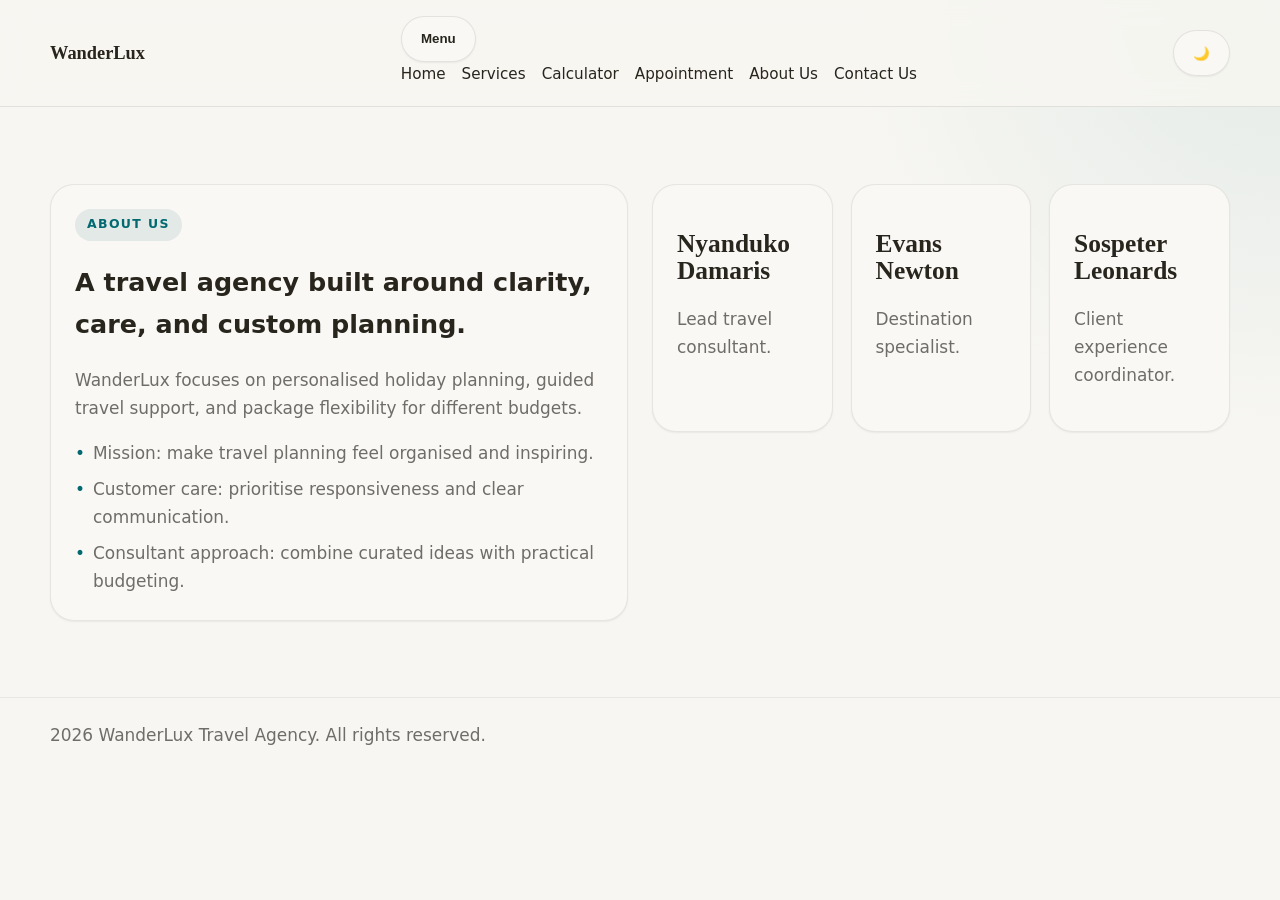
==== commit 9be4db61: "Update about.html" ====
--- a/about.html
+++ b/about.html
@@ -31,8 +31,8 @@
                     <a href="services.html">Services</a>
                     <a href="calculator.html">Calculator</a>
                     <a href="appointment.html">Appointment</a>
-                    <a href="about.html">About</a>
-                    <a href="contact.html">Contact</a>
+                    <a href="about.html">About Us</a>
+                    <a href="contact.html">Contact Us</a>
                 </div>
             </nav>
 
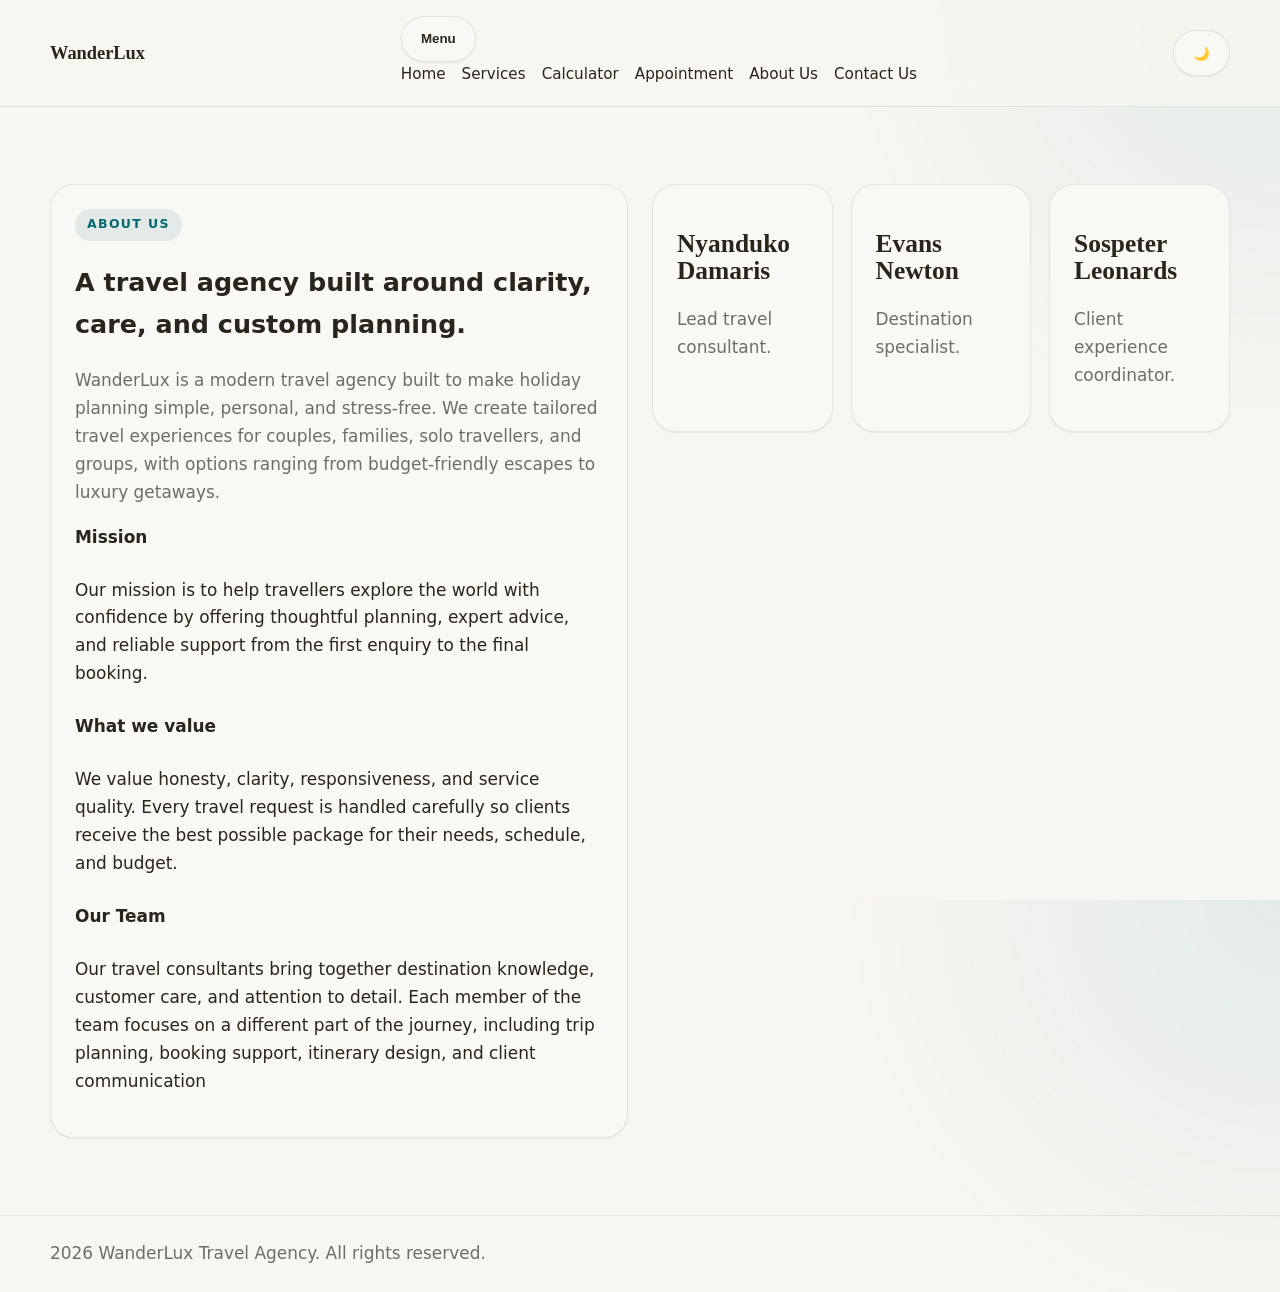
==== commit 8235b559: "Update about.html" ====
--- a/about.html
+++ b/about.html
@@ -59,16 +59,17 @@
                         A travel agency built around clarity, care, and custom planning.
                     </h1>
                     <p class="muted">
-                        WanderLux focuses on personalised holiday planning, guided travel support,
-                        and package flexibility for different budgets.
+                       WanderLux is a modern travel agency built to make holiday planning simple, personal, and stress-free. We create tailored travel experiences for couples, families, solo travellers, and groups, with options ranging from budget-friendly escapes to luxury getaways.
                     </p>
                     <ul class="feature-list">
-                        <li>Mission: make travel planning feel organised and inspiring.</li>
-                        <li>Customer care: prioritise responsiveness and clear communication.</li>
-                        <li>Consultant approach: combine curated ideas with practical budgeting.</li>
+                        <strong>Mission</strong>
+                        <p>Our mission is to help travellers explore the world with confidence by offering thoughtful planning, expert advice, and reliable support from the first enquiry to the final booking.</p>
+                        <strong>What we value</strong>
+                        <p>We value honesty, clarity, responsiveness, and service quality. Every travel request is handled carefully so clients receive the best possible package for their needs, schedule, and budget.</p>
+                        <strong>Our Team</strong>
+                        <p>Our travel consultants bring together destination knowledge, customer care, and attention to detail. Each member of the team focuses on a different part of the journey, including trip planning, booking support, itinerary design, and client communication</p>
                     </ul>
                 </div>
-
                 <!-- Team Section -->
                 <div class="grid team">
 
--- a/styles.css
+++ b/styles.css
@@ -24,7 +24,7 @@
     --radius-sm:.375rem;
     --radius-md:.5rem;
     --radius-lg:.75rem;
-    --radius-xl:1rem;
+    --radius-xl:.8rem;
     --radius-2xl:1.5rem;
     --radius-full:9999px;
 
@@ -50,7 +50,9 @@
     font-size:clamp(1rem,.95rem + .25vw,1.06rem);
     line-height:1.65;
     color:var(--text);
-    background:radial-gradient(circle at top right, rgba(1,105,111,.08), transparent 28%),var(--bg);
+    background:
+        radial-gradient(circle at top right, rgba(1,105,111,.08), transparent 28%),
+        var(--bg);
     -webkit-font-smoothing:antialiased;
 }
 
@@ -87,7 +89,7 @@
 }
 
 a:hover {
-    text-decoration:underline;
+    text-decoration:none;
 }
 
 .container {
@@ -328,25 +330,41 @@
     min-height:34rem;
     overflow:hidden;
     border-radius:1.7rem;
-    background:linear-gradient(135deg,#0f3f46,#1b5960 45%,#c8a26f);
+    background:
+        linear-gradient(135deg, rgba(6,73,83,.18), rgba(10,143,160,.12) 42%, rgba(255,122,89,.08)),
+        url('images/hero-beach.jpg') center/cover no-repeat;
+    background-blend-mode:multiply;
     box-shadow:var(--shadow-lg);
 }
 
 .banner::before {
+    content:'';
+    position:absolute;
+    inset:0;
+    background:
+        radial-gradient(circle at 18% 18%, rgba(255,255,255,.06), transparent 18%),
+        linear-gradient(180deg, rgba(0,0,0,.03), rgba(0,0,0,.08));
+    pointer-events:none;
+}
+
+.banner::after {
     content:'';
     position:absolute;
     inset:1rem;
     border-radius:1.45rem;
-    border:1px solid rgba(255,255,255,.24);
+    border:1px solid rgba(255,255,255,.10);
+    pointer-events:none;
 }
 
 .banner-badge,
 .banner-note {
     position:absolute;
-    background:color-mix(in oklab, var(--surface) 84%, transparent);
+    background:rgba(255,255,255,.12);
+    color:#fff;
     backdrop-filter:blur(14px);
-    border:1px solid color-mix(in oklab, var(--text) 8%, transparent);
+    border:1px solid rgba(255,255,255,.12);
     box-shadow:var(--shadow-md);
+    z-index:1;
 }
 
 .banner-badge {
@@ -579,3 +597,22 @@
         scroll-behavior:auto!important;
     }
 }
+
+html, body {
+    height:100%;
+    margin:0;
+}
+
+body {
+    min-height:100vh;
+    display:flex;
+    flex-direction:column;
+}
+
+main {
+    flex:1;
+}
+
+footer {
+    margin-top:auto;
+}
